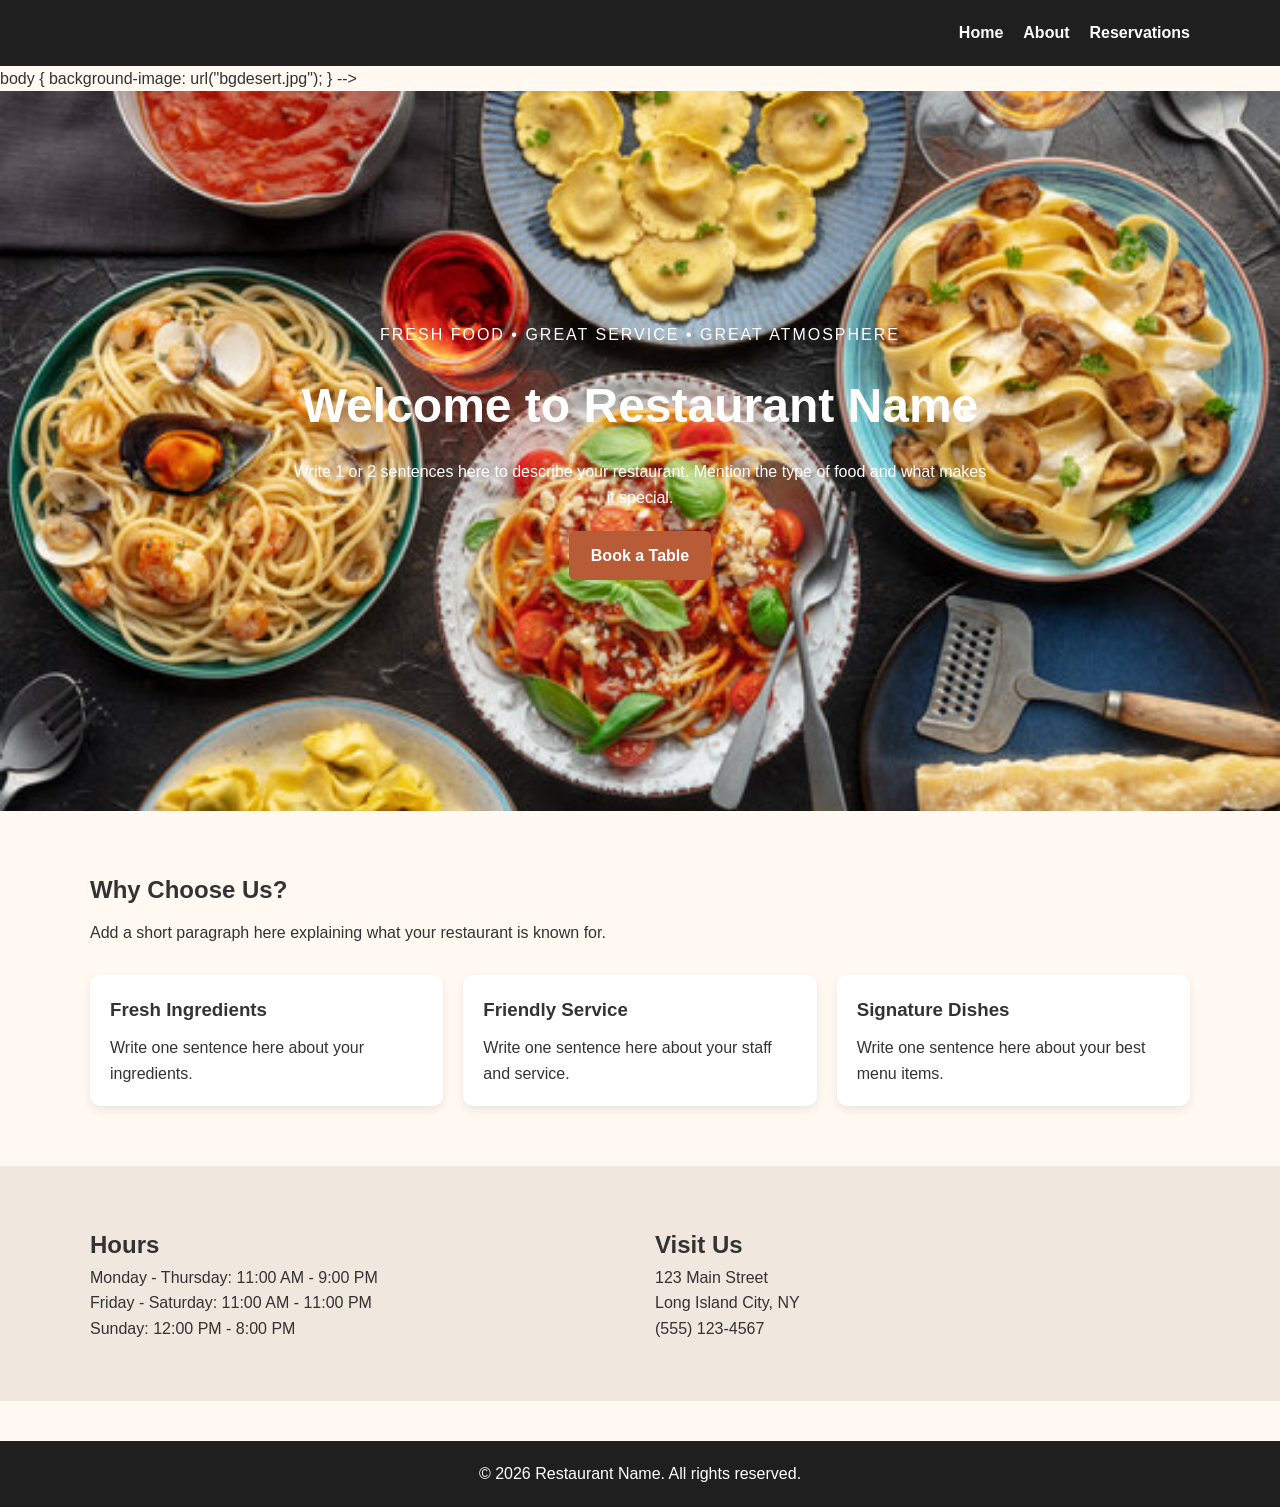
==== index.html @ 6036bc7d "Add files via upload" ====
<!DOCTYPE html>
<html lang="en">
<head>
  <meta charset="UTF-8">
  <meta name="viewport" content="width=device-width, initial-scale=1.0">
  <title>Noah's Kitchen  | Home</title>

  <!-- CHANGE NEEDED:
       Link your CSS file below.
       W3Schools search: HTML link CSS -->
  <link rel="stylesheet" href="style.css">
</head>
<body>

  <!--
    WHEN THIS PAGE IS WORKING:
    Students should see a dark navigation bar at the top,
    then a large hero image with text and a button in the center,
    then a short welcome section below.
  -->

  <header class="site-header">
    <nav class="navbar">
      <!-- CHANGE NEEDED:
           Replace "Restaurant Name" with your business name -->
      <h1 class="logo">  </h1>

      <!-- CHANGE NEEDED:
           Make sure each link goes to the correct page.
           W3Schools search: HTML links -->
      <ul class="nav-links">
        <li><a href="index.html">Home</a></li>
        <li><a href="about.html">About</a></li>
        <li><a href="reservations.html">Reservations</a></li>
      </ul>
    </nav>
  </header>

  <main>
    body {
      background-image: url("bgdesert.jpg");
    }
    -->
    <section class="hero">
      <div class="hero-text">
        <p class="tagline">Fresh Food • Great Service • Great Atmosphere</p>
        <h2>Welcome to Restaurant Name</h2>
        <p>
          Write 1 or 2 sentences here to describe your restaurant.
          Mention the type of food and what makes it special.
        </p>

        <!-- CHANGE NEEDED:
             This button should take users to the reservations page -->
        <a href="reservations.html" class="btn">Book a Table</a>
      </div>
    </section>

    <!--
      INTRO SECTION
      WHEN THIS SECTION IS WORKING:
      There should be a clean section under the hero with a heading,
      a short paragraph, and 3 simple boxes describing the restaurant.
    -->
    <section class="content-section">
      <div class="container">
        <h2>Why Choose Us?</h2>
        <p class="section-intro">
          Add a short paragraph here explaining what your restaurant is known for.
        </p>

        <!-- CHANGE NEEDED:
             Replace these 3 boxes with your own ideas.
             W3Schools search:
             - CSS flexbox
             - CSS box shadow -->
        <div class="card-row">
          <div class="info-card">
            <h3>Fresh Ingredients</h3>
            <p>Write one sentence here about your ingredients.</p>
          </div>

          <div class="info-card">
            <h3>Friendly Service</h3>
            <p>Write one sentence here about your staff and service.</p>
          </div>

          <div class="info-card">
            <h3>Signature Dishes</h3>
            <p>Write one sentence here about your best menu items.</p>
          </div>
        </div>
      </div>
    </section>

    <!--
      HOURS SECTION
      WHEN THIS SECTION IS WORKING:
      Users should see business hours and location information in a clean layout.
    -->
    <section class="content-section alt-section">
      <div class="container two-column">
        <div>
          <h2>Hours</h2>
          <!-- CHANGE NEEDED:
               Update these hours if needed -->
          <p>Monday - Thursday: 11:00 AM - 9:00 PM</p>
          <p>Friday - Saturday: 11:00 AM - 11:00 PM</p>
          <p>Sunday: 12:00 PM - 8:00 PM</p>
        </div>

        <div>
          <h2>Visit Us</h2>
          <!-- CHANGE NEEDED:
               Replace with your address and phone number -->
          <p>123 Main Street</p>
          <p>Long Island City, NY</p>
          <p>(555) 123-4567</p>
        </div>
      </div>
    </section>

  </main>

  <footer class="site-footer">
    <!-- CHANGE NEEDED:
         Replace with your restaurant name -->
    <p>&copy; 2026 Restaurant Name. All rights reserved.</p>
  </footer>

</body>
</html>
---- style.css ----
/* =====================================================
   BASIC RESET
   WHEN THIS IS WORKING:
   All pages should have cleaner spacing and sizing.

   W3Schools search:
   - CSS box-sizing
   - CSS margin
   - CSS padding
===================================================== */
* {
  margin: 0;
  padding: 0;
  box-sizing: border-box;
}

/* =====================================================
   CHANGE NEEDED:
   Students should change these colors to match their brand.

   WHEN THIS IS WORKING:
   The whole site should have a consistent restaurant theme.

   W3Schools search:
   - CSS colors
   - CSS hex colors
===================================================== */
:root {
  --dark: #1f1f1f;
  --light: #fff9f2;
  --accent: #b85c38;
  --accent-hover: #94492d;
  --text: #333333;
  --white: #ffffff;
  --soft: #f0e7de;
}

/* =====================================================
   BODY STYLES
   WHEN THIS IS WORKING:
   Text should be easy to read and the page should have
   a soft background color.
===================================================== */
body { 
  
  font-family: Arial, Helvetica, sans-serif;
  background-color: var(--light);
  color: var(--text);
  line-height: 1.6;
}

/* =====================================================
   CONTAINER
   WHEN THIS IS WORKING:
   Content should not stretch too wide across the screen.
===================================================== */
.container {
  width: 90%;
  max-width: 1100px;
  margin: 0 auto;
}

/* =====================================================
   HEADER + NAVIGATION
   WHEN THIS IS WORKING:
   A dark navigation bar should appear at the top.
   The logo should be on one side and the links on the other.

   W3Schools search:
   - CSS flexbox
   - CSS justify-content
   - CSS align-items
===================================================== */
.site-header {
  background-color: var(--dark);
  color: var(--white);
}

.navbar {
  width: 90%;
  max-width: 1100px;
  margin: 0 auto;
  padding: 20px 0;

  display: flex;
  justify-content: space-between;
  align-items: center;
  gap: 20px;
}

.logo {
  font-size: 1.5rem;
}

.nav-links {
  list-style: none;
  display: flex;
  gap: 20px;
}

.nav-links a {
  color: var(--white);
  text-decoration: none;
  font-weight: bold;
}

/* CHANGE NEEDED:
   Students can change hover color if they want.
   WHEN THIS IS WORKING:
   Link color should change when the mouse moves over it.

   W3Schools search:
   - CSS hover
*/
.nav-links a:hover {
  color: var(--accent);
}

/* =====================================================
   HERO SECTION
   CHANGE NEEDED:
   Replace the hero image file path below with the correct image name.
   Make sure the image is saved inside the images folder.

   WHEN THIS IS WORKING:
   The home page should show a large background image with text
   centered on top of it.

   W3Schools search:
   - CSS background image
   - CSS background size
   - CSS background position
===================================================== */
.hero {
  min-height: 80vh;
  background-image:
    linear-gradient(rgba(0, 0, 0, 0.45), rgba(0, 0, 0, 0.45)),
    ;
  display: flex;
  justify-content: center;
  align-items: center;
  text-align: center;
  padding: 40px;
  background-image:url("jehushomecookedpasta.jpg");
  background-size:cover;
  background-position:center;
  background-repeat:no-repeat;
}

.hero-text {
  max-width: 700px;
  color: var(--white);
}

.tagline {
  font-size: 1rem;
  letter-spacing: 2px;
  text-transform: uppercase;
  margin-bottom: 15px;
}

.hero-text h2 {
  font-size: 3rem;
  margin-bottom: 15px;
}

.hero-text p {
  margin-bottom: 20px;
}

/* =====================================================
   BUTTON
   WHEN THIS IS WORKING:
   Buttons should have color, padding, and rounded corners.
===================================================== */
.btn {
  display: inline-block;
  background-color: var(--accent);
  color: var(--white);
  text-decoration: none;
  padding: 12px 22px;
  border-radius: 6px;
  font-weight: bold;
}

.btn:hover {
  background-color: var(--accent-hover);
}

/* =====================================================
   PAGE BANNER
   WHEN THIS IS WORKING:
   About and Reservations pages should have a simple heading section.
===================================================== */
.page-banner {
  background-color: var(--soft);
  text-align: center;
  padding: 50px 20px;
}

.page-banner h2 {
  font-size: 2rem;
  margin-bottom: 10px;
}

/* =====================================================
   CONTENT SECTIONS
   WHEN THIS IS WORKING:
   Each page section should have enough spacing above and below it.
===================================================== */
.content-section {
  padding: 60px 0;
}

.alt-section {
  background-color: var(--soft);
}

.section-intro {
  margin-top: 10px;
  margin-bottom: 30px;
}

/* =====================================================
   FLEX LAYOUTS
   WHEN THIS IS WORKING:
   Items should line up next to each other on larger screens.

   W3Schools search:
   - CSS flexbox
   - CSS gap
===================================================== */
.card-row {
  display: flex;
  gap: 20px;
  flex-wrap: wrap;
}

.two-column {
  display: flex;
  gap: 30px;
  flex-wrap: wrap;
  align-items: center;
}

.two-column > div {
  flex: 1 1 300px;
}

/* =====================================================
   INFO CARDS
   WHEN THIS IS WORKING:
   The three boxes on the home page should have a white background,
   padding, and a slight shadow.

   W3Schools search:
   - CSS box shadow
   - CSS border radius
===================================================== */
.info-card,
.team-card {
  background-color: var(--white);
  padding: 20px;
  border-radius: 10px;
  flex: 1 1 250px;
  box-shadow: 0 4px 10px rgba(0, 0, 0, 0.08);
}

.info-card h3,
.team-card h3 {
  margin-bottom: 10px;
}

.role {
  color: var(--accent);
  font-weight: bold;
  margin-bottom: 10px;
}

/* =====================================================
   ABOUT PAGE IMAGES
   CHANGE NEEDED:
   Make sure image file names match the files in the images folder.

   WHEN THIS IS WORKING:
   Images should fit nicely and not look stretched.
===================================================== */
.about-image {
  width: 100%;
  display: block;
  border-radius: 10px;
}

.team-image {
  width: 100%;
  height: 250px;
  object-fit: cover;
  border-radius: 10px;
  margin-bottom: 15px;
}

/* =====================================================
   FORM STYLES
   WHEN THIS IS WORKING:
   The reservation form should be centered and easy to read.

   W3Schools search:
   - CSS forms
   - CSS input
===================================================== */
.form-container {
  max-width: 800px;
}

.reservation-form {
  background-color: var(--white);
  padding: 30px;
  border-radius: 10px;
  box-shadow: 0 4px 10px rgba(0, 0, 0, 0.08);
}

.form-group {
  margin-bottom: 20px;
}

.form-row {
  display: flex;
  gap: 20px;
  flex-wrap: wrap;
}

.form-row .form-group {
  flex: 1 1 250px;
}

label {
  display: block;
  margin-bottom: 8px;
  font-weight: bold;
}

input,
select,
textarea {
  width: 100%;
  padding: 12px;
  border: 1px solid #cccccc;
  border-radius: 6px;
  font-size: 1rem;
}

/* CHANGE NEEDED:
   Students can research how :focus works.
   WHEN THIS IS WORKING:
   Inputs should show a colored outline when clicked.

   W3Schools search:
   - CSS focus
*/
input:focus,
select:focus,
textarea:focus {
  outline: 2px solid var(--accent);
  border-color: var(--accent);
}

/* =====================================================
   FOOTER
   WHEN THIS IS WORKING:
   A dark footer should appear at the bottom of each page.
===================================================== */
.site-footer {
  background-color: var(--dark);
  color: var(--white);
  text-align: center;
  padding: 20px;
  margin-top: 40px;
}

/* =====================================================
   RESPONSIVE DESIGN
   WHEN THIS IS WORKING:
   On smaller screens, the nav links and columns should stack.

   W3Schools search:
   - CSS media queries
===================================================== */
@media (max-width: 768px) {
  .navbar {
    flex-direction: column;
  }

  .nav-links {
    flex-direction: column;
    align-items: center;
  }

  .hero-text h2 {
    font-size: 2.2rem;
  }

  .two-column {
    flex-direction: column;
  }
}

/* =====================================================
   OPTIONAL COOL SNIPPETS
   These are NOT required.
   Students can plug them in if they finish early.
===================================================== */

/* OPTIONAL 1: Make cards lift slightly on hover
   W3Schools search:
   - CSS transform
   - CSS transition

.info-card,
.team-card {
  transition: transform 0.3s ease;
}

.info-card:hover,
.team-card:hover {
  transform: translateY(-8px);
}
*/

/* OPTIONAL 2: Make button grow slightly on hover

.btn {
  transition: transform 0.3s ease, background-color 0.3s ease;
}

.btn:hover {
  transform: scale(1.05);
}
*/

/* OPTIONAL 3: Add underline animation to nav links

.nav-links a {
  position: relative;
}

.nav-links a::after {
  content: "";
  position: absolute;
  left: 0;
  bottom: -4px;
  width: 0;
  height: 2px;
  background-color: var(--accent);
  transition: width 0.3s ease;
}

.nav-links a:hover::after {
  width: 100%;
}
*/
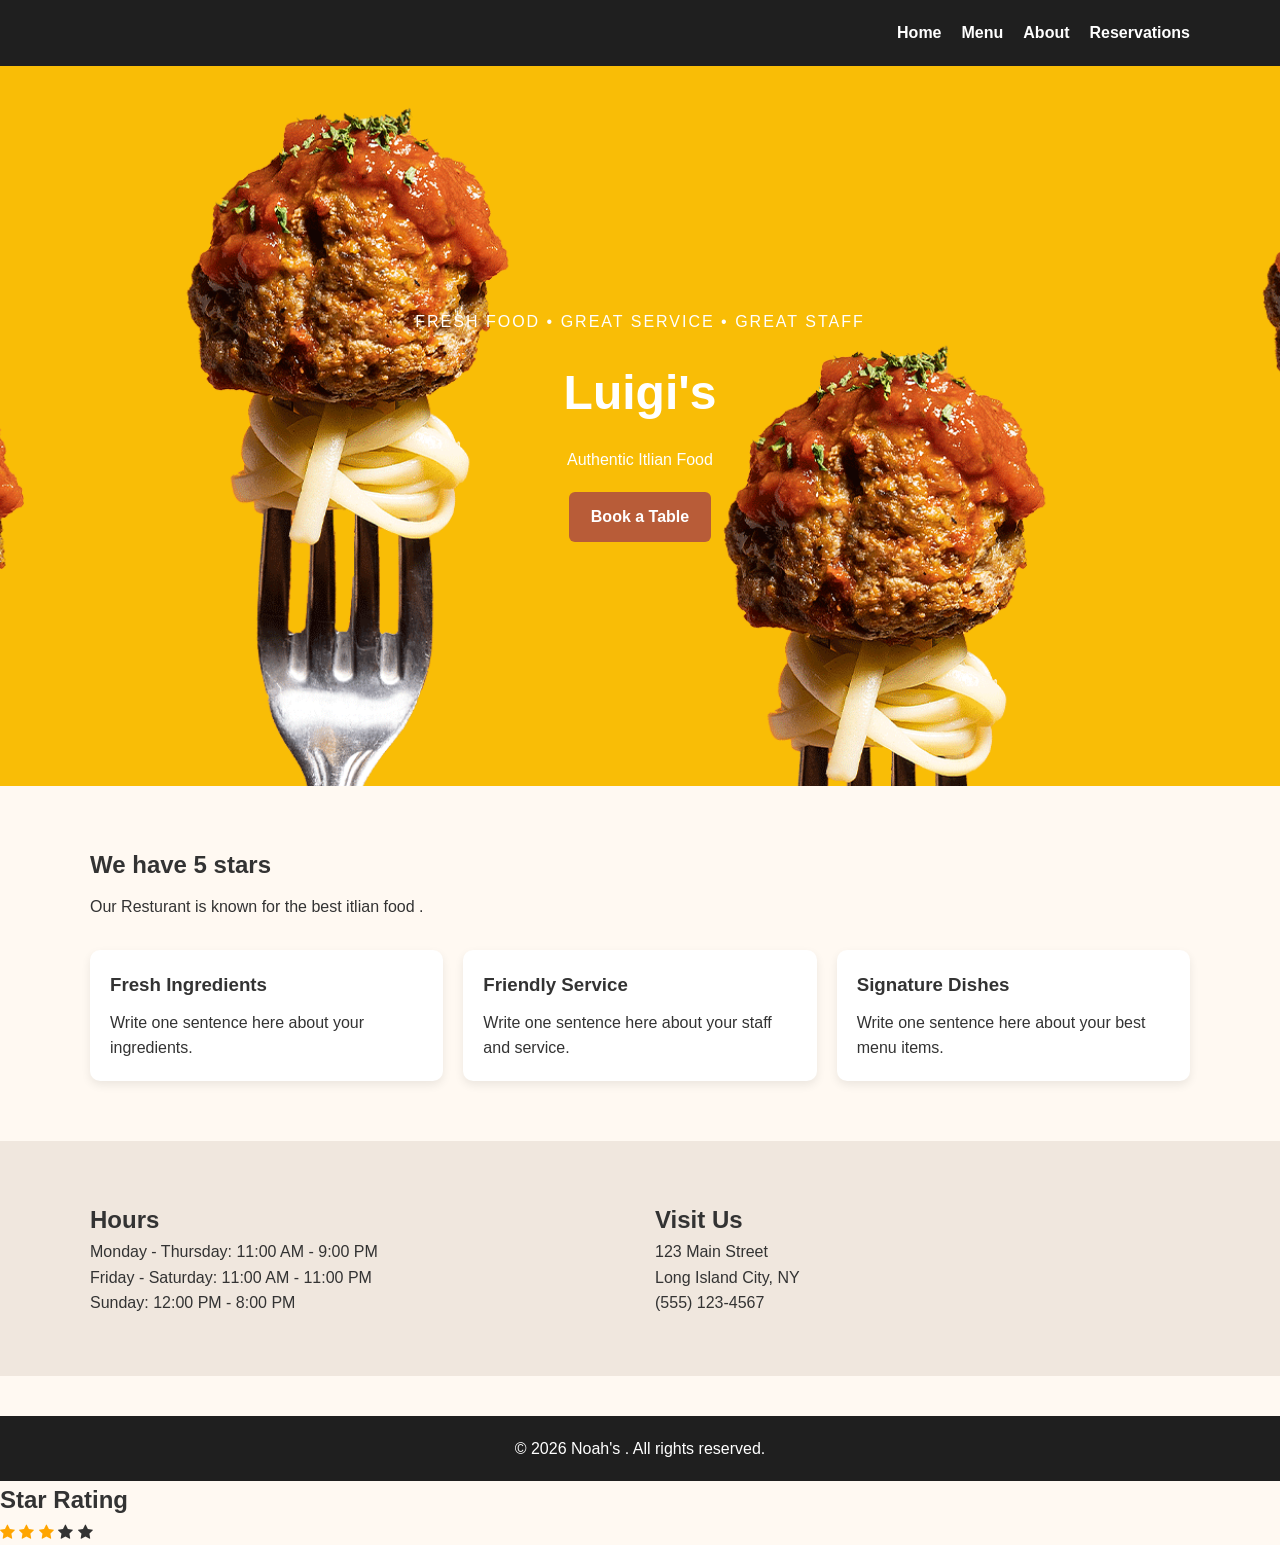
==== commit 6d539586: "resturant2" ====
--- a/index.html
+++ b/index.html
@@ -1,16 +1,11 @@
-<!DOCTYPE html>
+ <!DOCTYPE html>
 <html lang="en">
 <head>
   <meta charset="UTF-8">
   <meta name="viewport" content="width=device-width, initial-scale=1.0">
-  <title>Noah's Kitchen  | Home</title>
-
-  <!-- CHANGE NEEDED:
-       Link your CSS file below.
-       W3Schools search: HTML link CSS -->
+  <title> Luigi's | About</title>
   <link rel="stylesheet" href="style.css">
 </head>
-<body>
 
   <!--
     WHEN THIS PAGE IS WORKING:
@@ -30,24 +25,24 @@
            W3Schools search: HTML links -->
       <ul class="nav-links">
         <li><a href="index.html">Home</a></li>
+        <li><a href="menu.html">Menu</a></li>
         <li><a href="about.html">About</a></li>
         <li><a href="reservations.html">Reservations</a></li>
+        
       </ul>
     </nav>
   </header>
 
   <main>
-    body {
-      background-image: url("bgdesert.jpg");
-    }
-    -->
+   
+      
+  
     <section class="hero">
       <div class="hero-text">
-        <p class="tagline">Fresh Food • Great Service • Great Atmosphere</p>
-        <h2>Welcome to Restaurant Name</h2>
+        <p class="tagline">Fresh Food • Great Service • Great Staff</p>
+        <h2> Luigi's</h2>
         <p>
-          Write 1 or 2 sentences here to describe your restaurant.
-          Mention the type of food and what makes it special.
+           Authentic Itlian Food 
         </p>
 
         <!-- CHANGE NEEDED:
@@ -64,9 +59,9 @@
     -->
     <section class="content-section">
       <div class="container">
-        <h2>Why Choose Us?</h2>
+        <h2>We have 5 stars </h2>
         <p class="section-intro">
-          Add a short paragraph here explaining what your restaurant is known for.
+          Our Resturant is known for the best itlian food .
         </p>
 
         <!-- CHANGE NEEDED:
@@ -115,6 +110,7 @@
                Replace with your address and phone number -->
           <p>123 Main Street</p>
           <p>Long Island City, NY</p>
+        
           <p>(555) 123-4567</p>
         </div>
       </div>
@@ -125,8 +121,30 @@
   <footer class="site-footer">
     <!-- CHANGE NEEDED:
          Replace with your restaurant name -->
-    <p>&copy; 2026 Restaurant Name. All rights reserved.</p>
+    <p>&copy; 2026 Noah's . All rights reserved.</p>
   </footer>
-
+  <!DOCTYPE html>
+  <html>
+  <head>
+  <!-- Font Awesome Icon Library -->
+  <link rel="stylesheet" href="https://cdnjs.cloudflare.com/ajax/libs/font-awesome/4.7.0/css/font-awesome.min.css">
+  <style>
+  .checked {
+    color: orange;
+  }
+  </style>
+  </head>
+  <body>
+  
+  <h2>Star Rating</h2>
+  <span class="fa fa-star checked"></span>
+  <span class="fa fa-star checked"></span>
+  <span class="fa fa-star checked"></span>
+  <span class="fa fa-star"></span>
+  <span class="fa fa-star"></span>
+  
+  </body>
+  </html>
+  
 </body>
 </html>
--- a/style.css
+++ b/style.css
@@ -141,7 +141,8 @@
   align-items: center;
   text-align: center;
   padding: 40px;
-  background-image:url("jehushomecookedpasta.jpg");
+  background-image:url("foodsource.gif");
+  
   background-size:cover;
   background-position:center;
   background-repeat:no-repeat;
